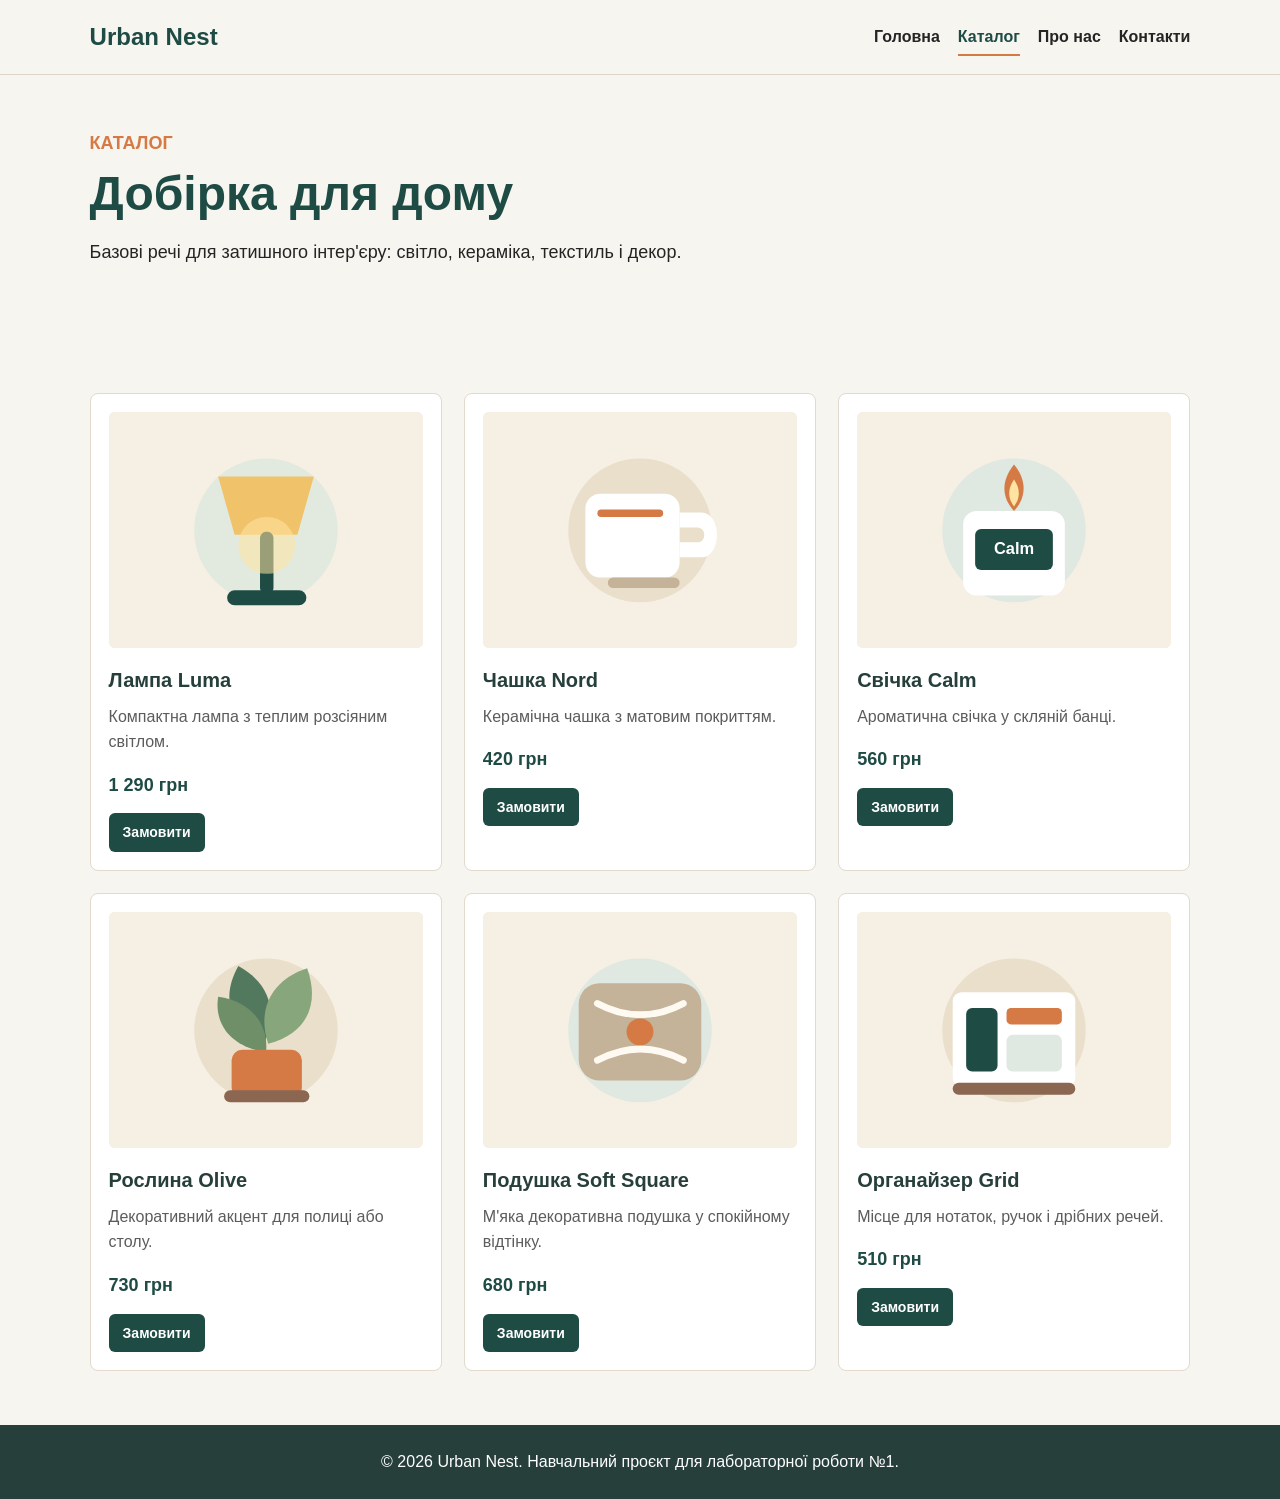
==== catalog.html @ fde0639a "Initial commit" ====
<!DOCTYPE html>
<html lang="uk">
<head>
  <meta charset="UTF-8">
  <meta name="viewport" content="width=device-width, initial-scale=1.0">
  <title>Urban Nest | Каталог</title>
  <link rel="stylesheet" href="css/style.css">
</head>
<body>
  <header class="site-header">
    <a class="logo" href="index.html">Urban Nest</a>
    <nav class="main-nav" aria-label="Головна навігація">
      <a href="index.html">Головна</a>
      <a href="catalog.html" class="active">Каталог</a>
      <a href="about.html">Про нас</a>
      <a href="contacts.html">Контакти</a>
    </nav>
  </header>

  <main>
    <section class="page-intro">
      <p class="eyebrow">Каталог</p>
      <h1>Добірка для дому</h1>
      <p>Базові речі для затишного інтер'єру: світло, кераміка, текстиль і декор.</p>
    </section>

    <section class="section">
      <div class="product-grid catalog-grid">
        <article class="product-card">
          <img src="images/lamp.svg" alt="Настільна лампа Luma">
          <h3>Лампа Luma</h3>
          <p>Компактна лампа з теплим розсіяним світлом.</p>
          <span class="price">1 290 грн</span>
          <a class="small-button" href="contacts.html">Замовити</a>
        </article>

        <article class="product-card">
          <img src="images/mug.svg" alt="Керамічна чашка Nord">
          <h3>Чашка Nord</h3>
          <p>Керамічна чашка з матовим покриттям.</p>
          <span class="price">420 грн</span>
          <a class="small-button" href="contacts.html">Замовити</a>
        </article>

        <article class="product-card">
          <img src="images/candle.svg" alt="Ароматична свічка Calm">
          <h3>Свічка Calm</h3>
          <p>Ароматична свічка у скляній банці.</p>
          <span class="price">560 грн</span>
          <a class="small-button" href="contacts.html">Замовити</a>
        </article>

        <article class="product-card">
          <img src="images/plant.svg" alt="Декоративна рослина Olive">
          <h3>Рослина Olive</h3>
          <p>Декоративний акцент для полиці або столу.</p>
          <span class="price">730 грн</span>
          <a class="small-button" href="contacts.html">Замовити</a>
        </article>

        <article class="product-card">
          <img src="images/pillow.svg" alt="Подушка Soft Square">
          <h3>Подушка Soft Square</h3>
          <p>М'яка декоративна подушка у спокійному відтінку.</p>
          <span class="price">680 грн</span>
          <a class="small-button" href="contacts.html">Замовити</a>
        </article>

        <article class="product-card">
          <img src="images/organizer.svg" alt="Настільний органайзер Grid">
          <h3>Органайзер Grid</h3>
          <p>Місце для нотаток, ручок і дрібних речей.</p>
          <span class="price">510 грн</span>
          <a class="small-button" href="contacts.html">Замовити</a>
        </article>
      </div>
    </section>
  </main>

  <footer class="site-footer">
    <p>&copy; 2026 Urban Nest. Навчальний проєкт для лабораторної роботи №1.</p>
  </footer>
</body>
</html>
---- css/style.css ----
* {
  box-sizing: border-box;
}

body {
  margin: 0;
  color: #242424;
  background: #f7f5f0;
  font-family: Arial, Helvetica, sans-serif;
  line-height: 1.6;
}

img {
  display: block;
  max-width: 100%;
}

a {
  color: inherit;
  text-decoration: none;
}

.site-header {
  position: sticky;
  top: 0;
  z-index: 10;
  display: flex;
  align-items: center;
  justify-content: space-between;
  gap: 24px;
  padding: 18px 7%;
  background: rgba(247, 245, 240, 0.94);
  border-bottom: 1px solid #ddd6c8;
  backdrop-filter: blur(10px);
}

.logo {
  color: #1f4b45;
  font-size: 24px;
  font-weight: 800;
  letter-spacing: 0;
}

.main-nav {
  display: flex;
  flex-wrap: wrap;
  gap: 18px;
}

.main-nav a {
  position: relative;
  padding: 6px 0;
  font-weight: 700;
  transition: color 0.2s ease;
}

.main-nav a::after {
  position: absolute;
  right: 0;
  bottom: 0;
  left: 0;
  height: 2px;
  background: #d57a44;
  content: "";
  transform: scaleX(0);
  transform-origin: left;
  transition: transform 0.2s ease;
}

.main-nav a:hover,
.main-nav a.active {
  color: #1f4b45;
}

.main-nav a:hover::after,
.main-nav a.active::after {
  transform: scaleX(1);
}

.hero {
  display: grid;
  grid-template-columns: minmax(0, 1fr) minmax(280px, 520px);
  align-items: center;
  gap: 40px;
  padding: 58px 7% 42px;
  background: #efe8da;
}

.hero-content {
  max-width: 620px;
}

.eyebrow {
  margin: 0 0 10px;
  color: #d57a44;
  font-size: 14px;
  font-weight: 800;
  text-transform: uppercase;
}

h1,
h2,
h3,
p {
  margin-top: 0;
}

h1 {
  margin-bottom: 18px;
  color: #1f4b45;
  font-size: 48px;
  line-height: 1.08;
}

h2 {
  color: #1f4b45;
  font-size: 32px;
  line-height: 1.2;
}

h3 {
  margin-bottom: 8px;
  color: #263f3a;
  font-size: 20px;
}

.hero p {
  max-width: 560px;
  font-size: 18px;
}

.hero-image {
  width: 100%;
  border: 1px solid #ddd6c8;
  border-radius: 8px;
  background: #fffaf1;
}

.button,
.small-button {
  display: inline-flex;
  align-items: center;
  justify-content: center;
  min-height: 44px;
  padding: 10px 20px;
  color: #ffffff;
  background: #1f4b45;
  border: 0;
  border-radius: 6px;
  font-weight: 800;
  cursor: pointer;
  transition: background 0.2s ease, transform 0.2s ease;
}

.button:hover,
.small-button:hover {
  background: #d57a44;
  transform: translateY(-2px);
}

.section,
.page-intro,
.split-section,
.contact-layout,
.values {
  padding: 54px 7%;
}

.section-heading {
  margin-bottom: 26px;
}

.product-grid {
  display: grid;
  grid-template-columns: repeat(3, minmax(0, 1fr));
  gap: 22px;
}

.catalog-grid {
  grid-template-columns: repeat(3, minmax(0, 1fr));
}

.product-card {
  min-height: 100%;
  padding: 18px;
  background: #ffffff;
  border: 1px solid #e1dacd;
  border-radius: 8px;
  transition: transform 0.2s ease, border-color 0.2s ease, box-shadow 0.2s ease;
}

.product-card:hover {
  border-color: #d57a44;
  box-shadow: 0 14px 28px rgba(36, 36, 36, 0.11);
  transform: translateY(-6px);
}

.product-card img {
  width: 100%;
  aspect-ratio: 4 / 3;
  object-fit: cover;
  margin-bottom: 16px;
  border-radius: 6px;
  background: #f1eadc;
}

.product-card p {
  color: #5c5c5c;
}

.price {
  display: block;
  margin: 8px 0 14px;
  color: #1f4b45;
  font-size: 18px;
  font-weight: 800;
}

.small-button {
  min-height: 38px;
  padding: 8px 14px;
  font-size: 14px;
}

.banner {
  margin: 10px 7% 56px;
  padding: 34px;
  color: #ffffff;
  background: #1f4b45;
  border-radius: 8px;
}

.banner h2 {
  color: #ffffff;
}

.banner p {
  margin-bottom: 0;
}

.page-intro {
  max-width: 920px;
}

.page-intro p {
  max-width: 680px;
  font-size: 18px;
}

.split-section {
  display: grid;
  grid-template-columns: minmax(280px, 460px) minmax(0, 1fr);
  align-items: center;
  gap: 34px;
}

.split-section img {
  border: 1px solid #e1dacd;
  border-radius: 8px;
  background: #ffffff;
}

.values {
  display: grid;
  grid-template-columns: repeat(3, minmax(0, 1fr));
  gap: 20px;
  padding-top: 0;
}

.values article,
.contact-info,
.contact-form {
  padding: 24px;
  background: #ffffff;
  border: 1px solid #e1dacd;
  border-radius: 8px;
}

.contact-layout {
  display: grid;
  grid-template-columns: minmax(260px, 420px) minmax(0, 1fr);
  gap: 24px;
  padding-top: 0;
}

.contact-form {
  display: grid;
  gap: 16px;
}

.contact-form label {
  display: grid;
  gap: 7px;
  font-weight: 700;
}

.contact-form input,
.contact-form textarea {
  width: 100%;
  padding: 12px 14px;
  color: #242424;
  background: #fbfaf7;
  border: 1px solid #d8d0c2;
  border-radius: 6px;
  font: inherit;
  transition: border-color 0.2s ease, background 0.2s ease;
}

.contact-form input:focus,
.contact-form textarea:focus {
  outline: none;
  background: #ffffff;
  border-color: #1f4b45;
}

.site-footer {
  padding: 24px 7%;
  color: #ffffff;
  background: #263f3a;
  text-align: center;
}

.site-footer p {
  margin: 0;
}

@media (max-width: 850px) {
  .site-header,
  .hero,
  .split-section,
  .contact-layout {
    grid-template-columns: 1fr;
  }

  .site-header {
    display: grid;
  }

  h1 {
    font-size: 38px;
  }

  .product-grid,
  .catalog-grid,
  .values {
    grid-template-columns: repeat(2, minmax(0, 1fr));
  }
}

@media (max-width: 560px) {
  .main-nav {
    gap: 12px;
  }

  h1 {
    font-size: 32px;
  }

  h2 {
    font-size: 26px;
  }

  .product-grid,
  .catalog-grid,
  .values {
    grid-template-columns: 1fr;
  }
}
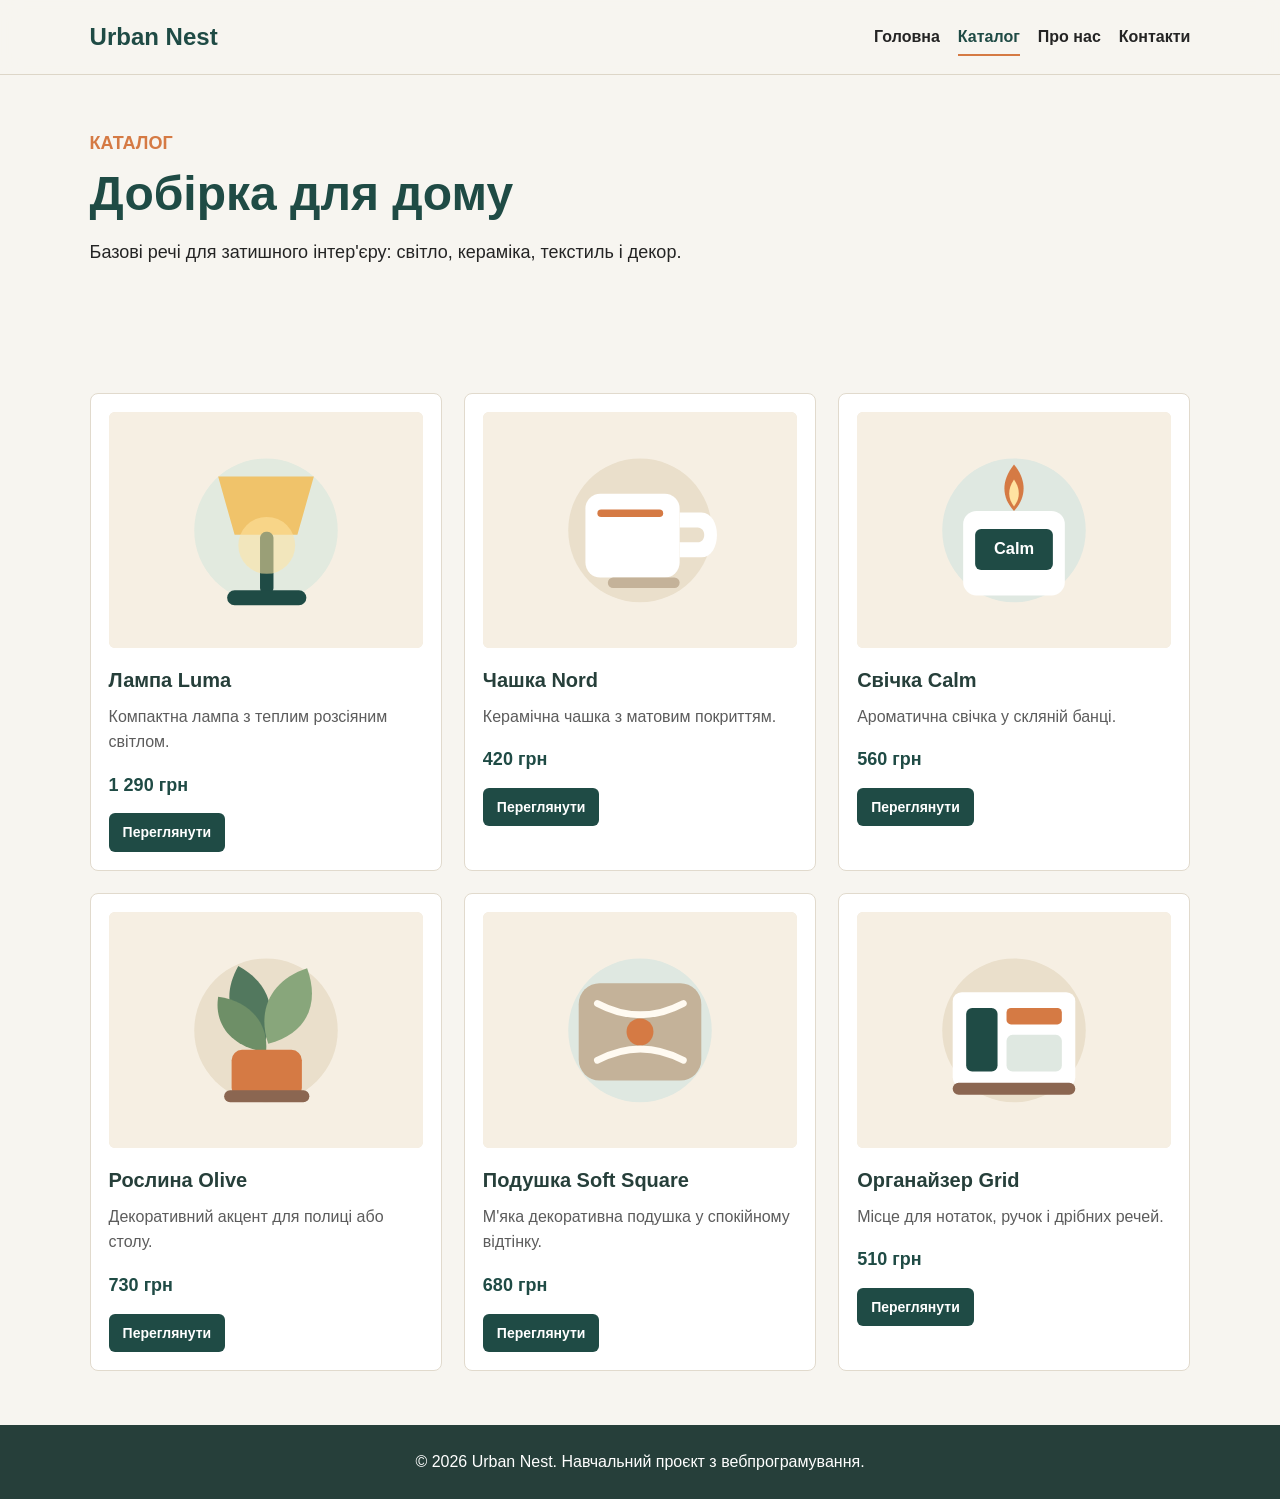
==== commit ad6d2f46: "lab 2" ====
--- a/catalog.html
+++ b/catalog.html
@@ -26,59 +26,86 @@
 
     <section class="section">
       <div class="product-grid catalog-grid">
-        <article class="product-card">
+        <article class="product-card" data-product="lamp" tabindex="0">
           <img src="images/lamp.svg" alt="Настільна лампа Luma">
           <h3>Лампа Luma</h3>
           <p>Компактна лампа з теплим розсіяним світлом.</p>
           <span class="price">1 290 грн</span>
-          <a class="small-button" href="contacts.html">Замовити</a>
+          <button class="small-button open-product" type="button">Переглянути</button>
         </article>
 
-        <article class="product-card">
+        <article class="product-card" data-product="mug" tabindex="0">
           <img src="images/mug.svg" alt="Керамічна чашка Nord">
           <h3>Чашка Nord</h3>
           <p>Керамічна чашка з матовим покриттям.</p>
           <span class="price">420 грн</span>
-          <a class="small-button" href="contacts.html">Замовити</a>
+          <button class="small-button open-product" type="button">Переглянути</button>
         </article>
 
-        <article class="product-card">
+        <article class="product-card" data-product="candle" tabindex="0">
           <img src="images/candle.svg" alt="Ароматична свічка Calm">
           <h3>Свічка Calm</h3>
           <p>Ароматична свічка у скляній банці.</p>
           <span class="price">560 грн</span>
-          <a class="small-button" href="contacts.html">Замовити</a>
+          <button class="small-button open-product" type="button">Переглянути</button>
         </article>
 
-        <article class="product-card">
+        <article class="product-card" data-product="plant" tabindex="0">
           <img src="images/plant.svg" alt="Декоративна рослина Olive">
           <h3>Рослина Olive</h3>
           <p>Декоративний акцент для полиці або столу.</p>
           <span class="price">730 грн</span>
-          <a class="small-button" href="contacts.html">Замовити</a>
+          <button class="small-button open-product" type="button">Переглянути</button>
         </article>
 
-        <article class="product-card">
+        <article class="product-card" data-product="pillow" tabindex="0">
           <img src="images/pillow.svg" alt="Подушка Soft Square">
           <h3>Подушка Soft Square</h3>
           <p>М'яка декоративна подушка у спокійному відтінку.</p>
           <span class="price">680 грн</span>
-          <a class="small-button" href="contacts.html">Замовити</a>
+          <button class="small-button open-product" type="button">Переглянути</button>
         </article>
 
-        <article class="product-card">
+        <article class="product-card" data-product="organizer" tabindex="0">
           <img src="images/organizer.svg" alt="Настільний органайзер Grid">
           <h3>Органайзер Grid</h3>
           <p>Місце для нотаток, ручок і дрібних речей.</p>
           <span class="price">510 грн</span>
-          <a class="small-button" href="contacts.html">Замовити</a>
+          <button class="small-button open-product" type="button">Переглянути</button>
         </article>
       </div>
     </section>
   </main>
 
+  <div class="product-modal" id="productModal" aria-hidden="true">
+    <div class="modal-backdrop" data-close-modal></div>
+    <section class="modal-panel" aria-label="Детальна інформація про товар">
+      <button class="modal-close" type="button" data-close-modal aria-label="Закрити">&times;</button>
+
+      <div class="gallery">
+        <button class="gallery-control gallery-prev" type="button" aria-label="Попереднє зображення">&#8249;</button>
+        <img id="galleryImage" src="images/lamp.svg" alt="Лампа Luma">
+        <button class="gallery-control gallery-next" type="button" aria-label="Наступне зображення">&#8250;</button>
+      </div>
+
+      <div class="gallery-meta">
+        <span id="galleryCounter">1 / 3</span>
+        <div class="gallery-dots" id="galleryDots" aria-label="Індикатори зображень"></div>
+      </div>
+
+      <div class="modal-copy">
+        <p class="eyebrow">Деталі товару</p>
+        <h2 id="modalTitle">Лампа Luma</h2>
+        <p id="modalDescription">Компактна лампа з теплим розсіяним світлом.</p>
+        <strong class="modal-price" id="modalPrice">1 290 грн</strong>
+        <a class="button" href="contacts.html">Замовити</a>
+      </div>
+    </section>
+  </div>
+
   <footer class="site-footer">
-    <p>&copy; 2026 Urban Nest. Навчальний проєкт для лабораторної роботи №1.</p>
+    <p>&copy; 2026 Urban Nest. Навчальний проєкт з вебпрограмування.</p>
   </footer>
+  <script src="script.js"></script>
 </body>
 </html>
--- a/css/style.css
+++ b/css/style.css
@@ -147,6 +147,7 @@
   background: #1f4b45;
   border: 0;
   border-radius: 6px;
+  font: inherit;
   font-weight: 800;
   cursor: pointer;
   transition: background 0.2s ease, transform 0.2s ease;
@@ -186,12 +187,15 @@
   background: #ffffff;
   border: 1px solid #e1dacd;
   border-radius: 8px;
+  cursor: pointer;
   transition: transform 0.2s ease, border-color 0.2s ease, box-shadow 0.2s ease;
 }
 
-.product-card:hover {
+.product-card:hover,
+.product-card:focus {
   border-color: #d57a44;
   box-shadow: 0 14px 28px rgba(36, 36, 36, 0.11);
+  outline: none;
   transform: translateY(-6px);
 }
 
@@ -220,6 +224,158 @@
   min-height: 38px;
   padding: 8px 14px;
   font-size: 14px;
+}
+
+.modal-open {
+  overflow: hidden;
+}
+
+.product-modal {
+  position: fixed;
+  inset: 0;
+  z-index: 50;
+  display: none;
+  align-items: center;
+  justify-content: center;
+  padding: 24px;
+}
+
+.product-modal.is-open {
+  display: flex;
+}
+
+.modal-backdrop {
+  position: absolute;
+  inset: 0;
+  background: rgba(31, 75, 69, 0.72);
+}
+
+.modal-panel {
+  position: relative;
+  z-index: 1;
+  display: grid;
+  grid-template-columns: minmax(280px, 520px) minmax(260px, 390px);
+  gap: 24px;
+  width: min(100%, 980px);
+  max-height: calc(100vh - 48px);
+  overflow: auto;
+  padding: 24px;
+  background: #fffaf1;
+  border: 1px solid #e1dacd;
+  border-radius: 8px;
+  box-shadow: 0 24px 80px rgba(0, 0, 0, 0.28);
+}
+
+.modal-close {
+  position: absolute;
+  top: 12px;
+  right: 14px;
+  width: 38px;
+  height: 38px;
+  color: #1f4b45;
+  background: #ffffff;
+  border: 1px solid #e1dacd;
+  border-radius: 50%;
+  font-size: 28px;
+  line-height: 1;
+  cursor: pointer;
+  transition: background 0.2s ease, color 0.2s ease;
+}
+
+.modal-close:hover {
+  color: #ffffff;
+  background: #d57a44;
+}
+
+.gallery {
+  position: relative;
+  align-self: start;
+  overflow: hidden;
+  border: 1px solid #e1dacd;
+  border-radius: 8px;
+  background: #ffffff;
+}
+
+.gallery img {
+  width: 100%;
+  aspect-ratio: 4 / 3;
+  object-fit: cover;
+  background: #f1eadc;
+}
+
+.gallery-control {
+  position: absolute;
+  top: 50%;
+  width: 42px;
+  height: 42px;
+  color: #ffffff;
+  background: rgba(31, 75, 69, 0.88);
+  border: 0;
+  border-radius: 50%;
+  font-size: 34px;
+  line-height: 1;
+  cursor: pointer;
+  transform: translateY(-50%);
+  transition: background 0.2s ease, transform 0.2s ease;
+}
+
+.gallery-control:hover {
+  background: #d57a44;
+  transform: translateY(-50%) scale(1.06);
+}
+
+.gallery-prev {
+  left: 12px;
+}
+
+.gallery-next {
+  right: 12px;
+}
+
+.gallery-meta {
+  display: flex;
+  align-items: center;
+  justify-content: space-between;
+  gap: 16px;
+  grid-column: 1 / 2;
+  margin-top: -8px;
+  color: #5c5c5c;
+  font-weight: 700;
+}
+
+.gallery-dots {
+  display: flex;
+  gap: 8px;
+}
+
+.gallery-dot {
+  width: 11px;
+  height: 11px;
+  padding: 0;
+  background: #c4b299;
+  border: 0;
+  border-radius: 50%;
+  cursor: pointer;
+}
+
+.gallery-dot.active {
+  background: #1f4b45;
+}
+
+.modal-copy {
+  align-self: center;
+  padding-right: 32px;
+}
+
+.modal-copy h2 {
+  margin-bottom: 12px;
+}
+
+.modal-price {
+  display: block;
+  margin: 18px 0;
+  color: #1f4b45;
+  font-size: 24px;
 }
 
 .banner {
@@ -328,7 +484,8 @@
   .site-header,
   .hero,
   .split-section,
-  .contact-layout {
+  .contact-layout,
+  .modal-panel {
     grid-template-columns: 1fr;
   }
 
@@ -345,6 +502,14 @@
   .values {
     grid-template-columns: repeat(2, minmax(0, 1fr));
   }
+
+  .gallery-meta {
+    grid-column: auto;
+  }
+
+  .modal-copy {
+    padding-right: 0;
+  }
 }
 
 @media (max-width: 560px) {
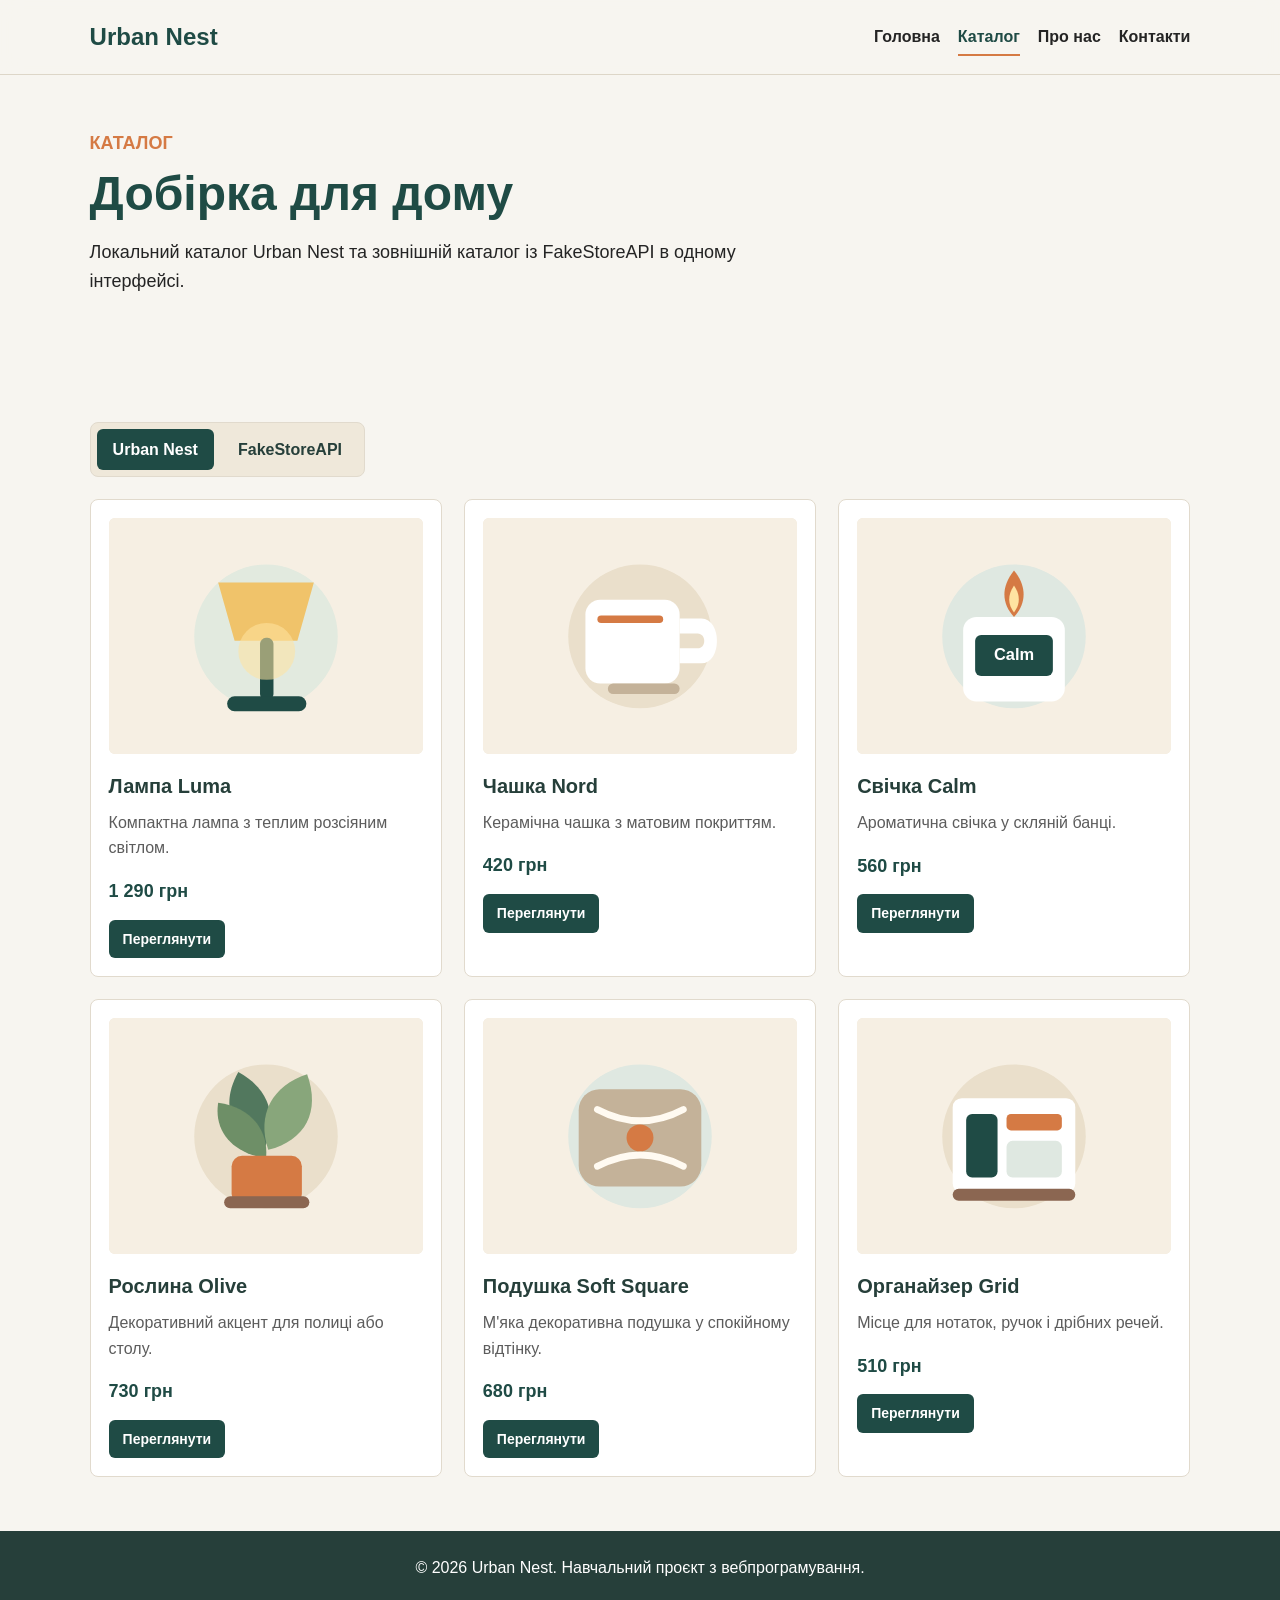
==== commit 393b01c0: "lab_4" ====
--- a/catalog.html
+++ b/catalog.html
@@ -21,58 +21,99 @@
     <section class="page-intro">
       <p class="eyebrow">Каталог</p>
       <h1>Добірка для дому</h1>
-      <p>Базові речі для затишного інтер'єру: світло, кераміка, текстиль і декор.</p>
+      <p>Локальний каталог Urban Nest та зовнішній каталог із FakeStoreAPI в одному інтерфейсі.</p>
     </section>
 
     <section class="section">
-      <div class="product-grid catalog-grid">
-        <article class="product-card" data-product="lamp" tabindex="0">
-          <img src="images/lamp.svg" alt="Настільна лампа Luma">
-          <h3>Лампа Luma</h3>
-          <p>Компактна лампа з теплим розсіяним світлом.</p>
-          <span class="price">1 290 грн</span>
-          <button class="small-button open-product" type="button">Переглянути</button>
-        </article>
+      <div class="catalog-tabs" role="tablist" aria-label="Перемикання каталогу">
+        <button class="catalog-tab active" id="localTab" type="button" role="tab" aria-selected="true" aria-controls="localCatalog">Urban Nest</button>
+        <button class="catalog-tab" id="apiTab" type="button" role="tab" aria-selected="false" aria-controls="apiCatalog">FakeStoreAPI</button>
+      </div>
 
-        <article class="product-card" data-product="mug" tabindex="0">
-          <img src="images/mug.svg" alt="Керамічна чашка Nord">
-          <h3>Чашка Nord</h3>
-          <p>Керамічна чашка з матовим покриттям.</p>
-          <span class="price">420 грн</span>
-          <button class="small-button open-product" type="button">Переглянути</button>
-        </article>
+      <div class="catalog-panel active" id="localCatalog" role="tabpanel" aria-labelledby="localTab">
+        <div class="product-grid catalog-grid">
+          <article class="product-card" data-local-product="lamp" tabindex="0">
+            <img src="images/lamp.svg" alt="Настільна лампа Luma">
+            <h3>Лампа Luma</h3>
+            <p>Компактна лампа з теплим розсіяним світлом.</p>
+            <span class="price">1 290 грн</span>
+            <button class="small-button open-product" type="button">Переглянути</button>
+          </article>
 
-        <article class="product-card" data-product="candle" tabindex="0">
-          <img src="images/candle.svg" alt="Ароматична свічка Calm">
-          <h3>Свічка Calm</h3>
-          <p>Ароматична свічка у скляній банці.</p>
-          <span class="price">560 грн</span>
-          <button class="small-button open-product" type="button">Переглянути</button>
-        </article>
+          <article class="product-card" data-local-product="mug" tabindex="0">
+            <img src="images/mug.svg" alt="Керамічна чашка Nord">
+            <h3>Чашка Nord</h3>
+            <p>Керамічна чашка з матовим покриттям.</p>
+            <span class="price">420 грн</span>
+            <button class="small-button open-product" type="button">Переглянути</button>
+          </article>
 
-        <article class="product-card" data-product="plant" tabindex="0">
-          <img src="images/plant.svg" alt="Декоративна рослина Olive">
-          <h3>Рослина Olive</h3>
-          <p>Декоративний акцент для полиці або столу.</p>
-          <span class="price">730 грн</span>
-          <button class="small-button open-product" type="button">Переглянути</button>
-        </article>
+          <article class="product-card" data-local-product="candle" tabindex="0">
+            <img src="images/candle.svg" alt="Ароматична свічка Calm">
+            <h3>Свічка Calm</h3>
+            <p>Ароматична свічка у скляній банці.</p>
+            <span class="price">560 грн</span>
+            <button class="small-button open-product" type="button">Переглянути</button>
+          </article>
 
-        <article class="product-card" data-product="pillow" tabindex="0">
-          <img src="images/pillow.svg" alt="Подушка Soft Square">
-          <h3>Подушка Soft Square</h3>
-          <p>М'яка декоративна подушка у спокійному відтінку.</p>
-          <span class="price">680 грн</span>
-          <button class="small-button open-product" type="button">Переглянути</button>
-        </article>
+          <article class="product-card" data-local-product="plant" tabindex="0">
+            <img src="images/plant.svg" alt="Декоративна рослина Olive">
+            <h3>Рослина Olive</h3>
+            <p>Декоративний акцент для полиці або столу.</p>
+            <span class="price">730 грн</span>
+            <button class="small-button open-product" type="button">Переглянути</button>
+          </article>
 
-        <article class="product-card" data-product="organizer" tabindex="0">
-          <img src="images/organizer.svg" alt="Настільний органайзер Grid">
-          <h3>Органайзер Grid</h3>
-          <p>Місце для нотаток, ручок і дрібних речей.</p>
-          <span class="price">510 грн</span>
-          <button class="small-button open-product" type="button">Переглянути</button>
-        </article>
+          <article class="product-card" data-local-product="pillow" tabindex="0">
+            <img src="images/pillow.svg" alt="Подушка Soft Square">
+            <h3>Подушка Soft Square</h3>
+            <p>М'яка декоративна подушка у спокійному відтінку.</p>
+            <span class="price">680 грн</span>
+            <button class="small-button open-product" type="button">Переглянути</button>
+          </article>
+
+          <article class="product-card" data-local-product="organizer" tabindex="0">
+            <img src="images/organizer.svg" alt="Настільний органайзер Grid">
+            <h3>Органайзер Grid</h3>
+            <p>Місце для нотаток, ручок і дрібних речей.</p>
+            <span class="price">510 грн</span>
+            <button class="small-button open-product" type="button">Переглянути</button>
+          </article>
+        </div>
+      </div>
+
+      <div class="catalog-panel" id="apiCatalog" role="tabpanel" aria-labelledby="apiTab" hidden>
+        <form class="api-filter-form" id="catalogFilters">
+          <label>
+            Категорія
+            <select id="categoryFilter" name="category">
+              <option value="">Усі категорії</option>
+            </select>
+          </label>
+
+          <label>
+            Кількість
+            <select id="limitFilter" name="limit">
+              <option value="6">6 товарів</option>
+              <option value="9">9 товарів</option>
+              <option value="12">12 товарів</option>
+              <option value="20">20 товарів</option>
+            </select>
+          </label>
+
+          <label>
+            Сортування
+            <select id="sortFilter" name="sort">
+              <option value="asc">За зростанням</option>
+              <option value="desc">За спаданням</option>
+            </select>
+          </label>
+
+          <button class="button" type="submit">Оновити</button>
+        </form>
+
+        <div class="api-status" id="catalogStatus" role="status">Завантаження товарів...</div>
+        <div class="product-grid catalog-grid" id="apiProductGrid"></div>
       </div>
     </section>
   </main>
@@ -98,6 +139,7 @@
         <h2 id="modalTitle">Лампа Luma</h2>
         <p id="modalDescription">Компактна лампа з теплим розсіяним світлом.</p>
         <strong class="modal-price" id="modalPrice">1 290 грн</strong>
+        <p class="modal-category" id="modalCategory">Категорія</p>
         <a class="button" href="contacts.html">Замовити</a>
       </div>
     </section>
--- a/css/style.css
+++ b/css/style.css
@@ -18,6 +18,10 @@
 a {
   color: inherit;
   text-decoration: none;
+}
+
+[hidden] {
+  display: none !important;
 }
 
 .site-header {
@@ -181,6 +185,95 @@
   grid-template-columns: repeat(3, minmax(0, 1fr));
 }
 
+.catalog-tabs {
+  display: inline-flex;
+  gap: 8px;
+  margin-bottom: 22px;
+  padding: 6px;
+  background: #efe8da;
+  border: 1px solid #e1dacd;
+  border-radius: 8px;
+}
+
+.catalog-tab {
+  min-height: 40px;
+  padding: 8px 16px;
+  color: #263f3a;
+  background: transparent;
+  border: 0;
+  border-radius: 6px;
+  font: inherit;
+  font-weight: 800;
+  cursor: pointer;
+  transition: background 0.2s ease, color 0.2s ease;
+}
+
+.catalog-tab:hover,
+.catalog-tab.active {
+  color: #ffffff;
+  background: #1f4b45;
+}
+
+.catalog-panel {
+  display: none;
+}
+
+.catalog-panel.active {
+  display: block;
+}
+
+.api-filter-form {
+  display: grid;
+  grid-template-columns: minmax(180px, 1fr) minmax(150px, 180px) minmax(160px, 200px) auto;
+  gap: 16px;
+  align-items: end;
+  margin-bottom: 22px;
+  padding: 20px;
+  background: #ffffff;
+  border: 1px solid #e1dacd;
+  border-radius: 8px;
+}
+
+.api-filter-form label {
+  display: grid;
+  gap: 7px;
+  color: #263f3a;
+  font-weight: 800;
+}
+
+.api-filter-form select {
+  width: 100%;
+  min-height: 44px;
+  padding: 10px 12px;
+  color: #242424;
+  background: #fbfaf7;
+  border: 1px solid #d8d0c2;
+  border-radius: 6px;
+  font: inherit;
+}
+
+.api-status {
+  margin-bottom: 18px;
+  padding: 14px 16px;
+  color: #1f4b45;
+  background: #ffffff;
+  border: 1px solid #e1dacd;
+  border-radius: 8px;
+  font-weight: 800;
+}
+
+.api-status.success {
+  color: #1f4b45;
+}
+
+.api-status.error {
+  color: #c2452d;
+}
+
+.api-status.empty {
+  color: #8b6651;
+}
+
 .product-card {
   min-height: 100%;
   padding: 18px;
@@ -208,6 +301,22 @@
   background: #f1eadc;
 }
 
+.api-product-card img {
+  object-fit: contain;
+  padding: 18px;
+}
+
+.product-category,
+.modal-category {
+  display: inline-block;
+  width: fit-content;
+  margin-bottom: 10px;
+  color: #d57a44;
+  font-size: 13px;
+  font-weight: 800;
+  text-transform: uppercase;
+}
+
 .product-card p {
   color: #5c5c5c;
 }
@@ -224,6 +333,122 @@
   min-height: 38px;
   padding: 8px 14px;
   font-size: 14px;
+}
+
+.form-section {
+  background: #efe8da;
+}
+
+.decor-layout {
+  display: grid;
+  grid-template-columns: minmax(280px, 520px) minmax(280px, 1fr);
+  gap: 24px;
+  align-items: start;
+}
+
+.decor-form,
+.decor-preview,
+.form-result {
+  padding: 24px;
+  background: #ffffff;
+  border: 1px solid #e1dacd;
+  border-radius: 8px;
+}
+
+.decor-form {
+  display: grid;
+  gap: 16px;
+}
+
+.form-row {
+  display: grid;
+  gap: 7px;
+}
+
+.form-row label,
+.form-group legend {
+  color: #263f3a;
+  font-weight: 800;
+}
+
+.form-row input,
+.form-row select {
+  width: 100%;
+  min-height: 44px;
+  padding: 11px 13px;
+  color: #242424;
+  background: #fbfaf7;
+  border: 1px solid #d8d0c2;
+  border-radius: 6px;
+  font: inherit;
+  transition: border-color 0.2s ease, background 0.2s ease;
+}
+
+.form-row input:focus,
+.form-row select:focus {
+  outline: none;
+  background: #ffffff;
+  border-color: #1f4b45;
+}
+
+.form-row input.is-invalid,
+.form-row select.is-invalid {
+  border-color: #c2452d;
+}
+
+.field-error {
+  min-height: 20px;
+  color: #c2452d;
+  font-size: 14px;
+  font-weight: 700;
+}
+
+.form-group {
+  display: grid;
+  gap: 10px;
+  margin: 0;
+  padding: 0;
+  border: 0;
+}
+
+.form-group label {
+  display: flex;
+  align-items: center;
+  gap: 9px;
+  width: fit-content;
+  cursor: pointer;
+}
+
+.form-group input {
+  accent-color: #1f4b45;
+}
+
+.decor-preview {
+  display: grid;
+  grid-template-columns: minmax(170px, 260px) minmax(0, 1fr);
+  gap: 22px;
+  align-items: center;
+}
+
+.decor-preview img {
+  width: 100%;
+  aspect-ratio: 4 / 3;
+  object-fit: cover;
+  background: #f1eadc;
+  border: 1px solid #e1dacd;
+  border-radius: 8px;
+}
+
+.form-result {
+  width: 100%;
+}
+
+.form-result h3 {
+  font-size: 26px;
+}
+
+.form-result p {
+  margin-bottom: 10px;
 }
 
 .modal-open {
@@ -254,9 +479,11 @@
   position: relative;
   z-index: 1;
   display: grid;
-  grid-template-columns: minmax(280px, 520px) minmax(260px, 390px);
-  gap: 24px;
-  width: min(100%, 980px);
+  grid-template-columns: minmax(300px, 626px) minmax(280px, 430px);
+  align-items: start;
+  column-gap: 30px;
+  row-gap: 12px;
+  width: min(100%, 1180px);
   max-height: calc(100vh - 48px);
   overflow: auto;
   padding: 24px;
@@ -289,6 +516,8 @@
 
 .gallery {
   position: relative;
+  grid-column: 1;
+  grid-row: 1;
   align-self: start;
   overflow: hidden;
   border: 1px solid #e1dacd;
@@ -338,7 +567,9 @@
   justify-content: space-between;
   gap: 16px;
   grid-column: 1 / 2;
-  margin-top: -8px;
+  grid-row: 2;
+  margin-top: 0;
+  padding: 0 2px;
   color: #5c5c5c;
   font-weight: 700;
 }
@@ -363,8 +594,10 @@
 }
 
 .modal-copy {
-  align-self: center;
-  padding-right: 32px;
+  grid-column: 2;
+  grid-row: 1 / span 2;
+  align-self: start;
+  padding: 72px 42px 0 0;
 }
 
 .modal-copy h2 {
@@ -376,6 +609,10 @@
   margin: 18px 0;
   color: #1f4b45;
   font-size: 24px;
+}
+
+.modal-category {
+  margin-bottom: 18px;
 }
 
 .banner {
@@ -485,7 +722,9 @@
   .hero,
   .split-section,
   .contact-layout,
-  .modal-panel {
+  .modal-panel,
+  .decor-layout,
+  .decor-preview {
     grid-template-columns: 1fr;
   }
 
@@ -503,13 +742,21 @@
     grid-template-columns: repeat(2, minmax(0, 1fr));
   }
 
+  .api-filter-form {
+    grid-template-columns: repeat(2, minmax(0, 1fr));
+  }
+
   .gallery-meta {
     grid-column: auto;
+    grid-row: auto;
   }
 
   .modal-copy {
-    padding-right: 0;
-  }
+    grid-column: auto;
+    grid-row: auto;
+    padding: 0;
+  }
+
 }
 
 @media (max-width: 560px) {
@@ -527,7 +774,8 @@
 
   .product-grid,
   .catalog-grid,
-  .values {
+  .values,
+  .api-filter-form {
     grid-template-columns: 1fr;
   }
 }
